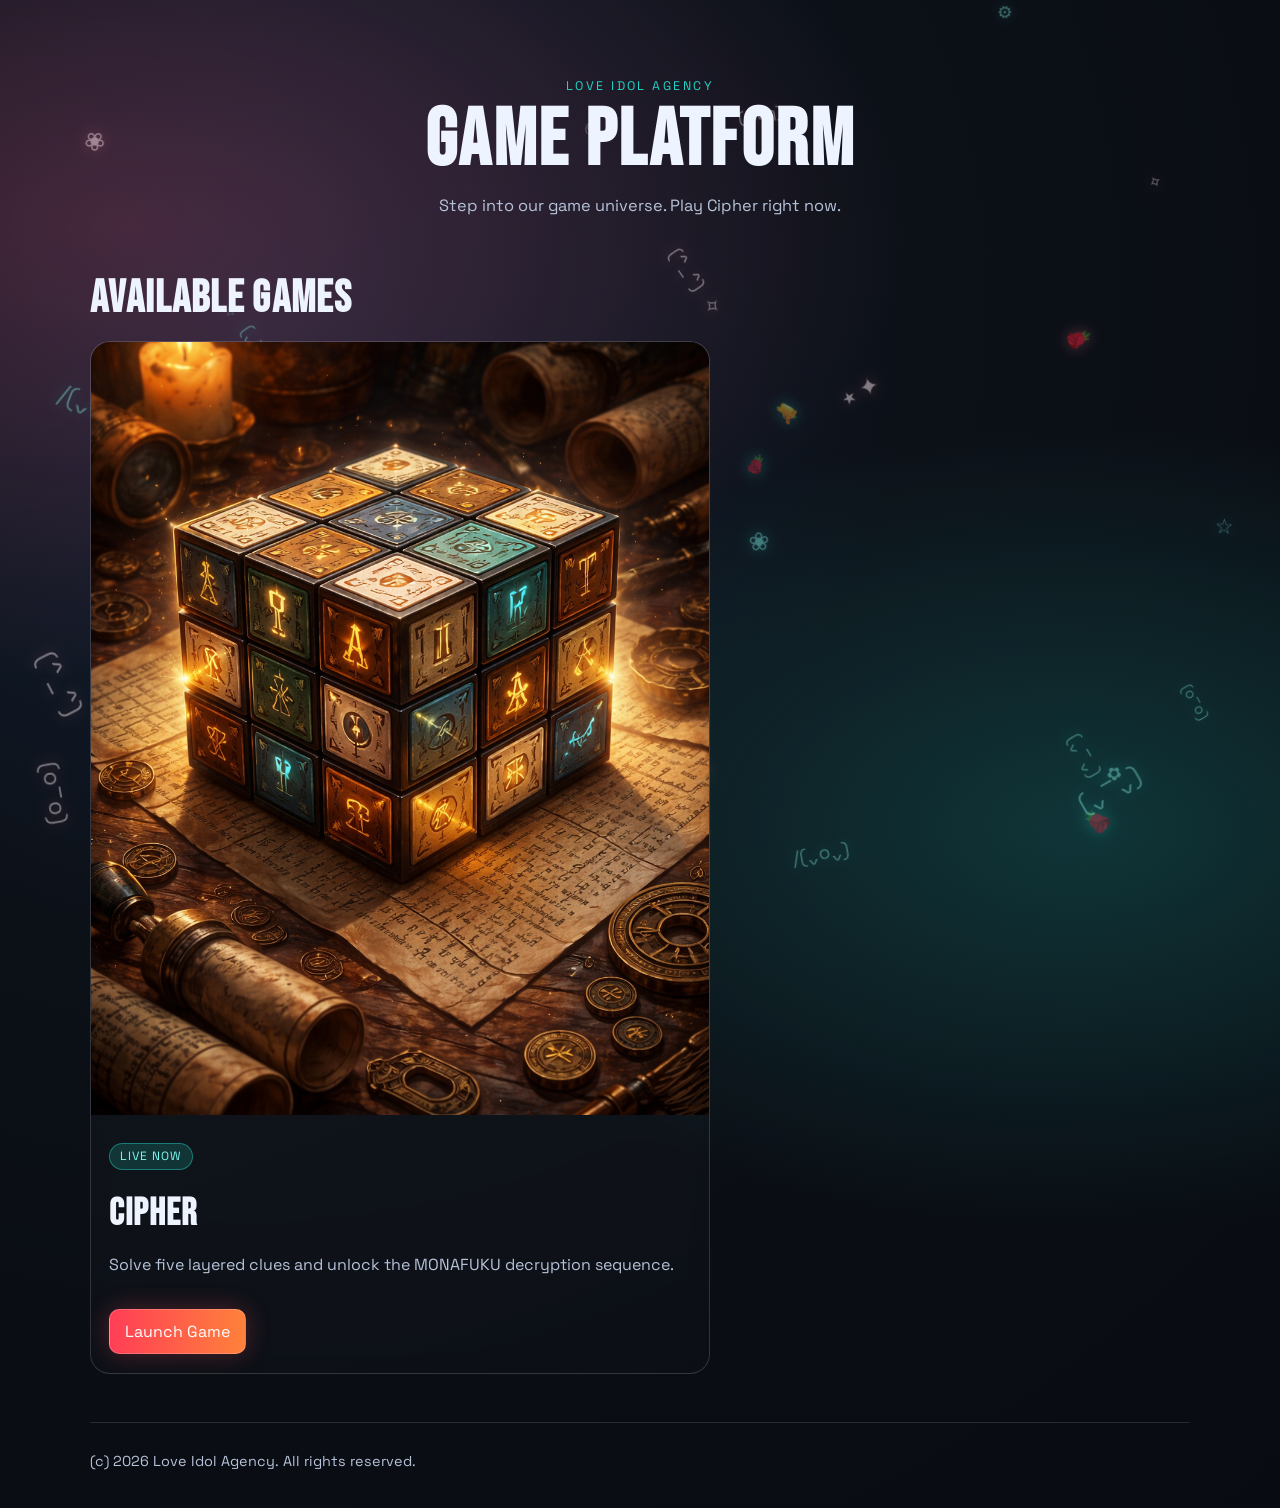
==== index.html @ 5cd50499 "Initial Love Idol Agency platform and MONAFUKU Cipher game" ====
<!DOCTYPE html>
<html lang="en">
<head>
  <meta charset="UTF-8" />
  <meta name="viewport" content="width=device-width, initial-scale=1.0" />
  <title>Love Idol Agency | Platform</title>
  <link rel="preconnect" href="https://fonts.googleapis.com" />
  <link rel="preconnect" href="https://fonts.gstatic.com" crossorigin />
  <link href="https://fonts.googleapis.com/css2?family=Space+Grotesk:wght@400;500;700&family=Bebas+Neue&display=swap" rel="stylesheet" />
  <link rel="stylesheet" href="styles.css" />
</head>
<body>
  <div class="background-glow bg-1"></div>
  <div class="background-glow bg-2"></div>
  <div class="background-grid"></div>
  <div id="floatingField" class="floating-field" aria-hidden="true"></div>

  <header class="hero container">
    <p class="brand-tag">LOVE IDOL AGENCY</p>
    <h1>Game Platform</h1>
    <p class="hero-subtitle">
      Step into our game universe. Play Cipher right now.
    </p>
  </header>

  <main class="container">
    <section class="games-section">
      <div class="section-heading">
        <h2>Available Games</h2>
      </div>

      <div class="games-grid">
        <article class="game-card">
          <div class="cover-wrap">
            <img src="assets/cipher-cover.png" alt="Cipher game cover with mystical cube and runes" />
          </div>
          <div class="card-meta">
            <p class="status live">Live Now</p>
            <h3>Cipher</h3>
            <p class="description">
              Solve five layered clues and unlock the MONAFUKU decryption sequence.
            </p>
            <a class="card-action" href="games/cipher/index.html">Launch Game</a>
          </div>
        </article>
      </div>
    </section>
  </main>

  <footer class="container footer">
    <p>(c) 2026 Love Idol Agency. All rights reserved.</p>
  </footer>
  <script src="script.js"></script>
</body>
</html>
---- styles.css ----
:root {
  --bg: #0c1017;
  --text: #edf3ff;
  --muted: #b6c2d8;
  --stroke: rgba(255, 255, 255, 0.15);
  --glow: 0 0 24px rgba(255, 74, 95, 0.28);
}

* {
  box-sizing: border-box;
}

html,
body {
  margin: 0;
  padding: 0;
  min-height: 100%;
  background: #080b11;
  overscroll-behavior: none;
}

body {
  position: relative;
  overflow-x: hidden;
  font-family: "Space Grotesk", sans-serif;
  color: var(--text);
  background:
    radial-gradient(1200px 700px at 10% 15%, rgba(255, 76, 106, 0.22), transparent 65%),
    radial-gradient(1100px 650px at 85% 55%, rgba(36, 209, 196, 0.2), transparent 62%),
    radial-gradient(circle at 20% 20%, #142338 0%, #0c1017 42%, #080b11 100%);
}

.container {
  width: min(1100px, 92vw);
  margin-inline: auto;
}

.background-grid {
  position: fixed;
  inset: 0;
  background-image:
    linear-gradient(rgba(255, 255, 255, 0.035) 1px, transparent 1px),
    linear-gradient(90deg, rgba(255, 255, 255, 0.035) 1px, transparent 1px),
    radial-gradient(circle at 50% 50%, rgba(255, 255, 255, 0.04), transparent 55%);
  background-size: 34px 34px;
  pointer-events: none;
  z-index: -3;
}

.background-glow {
  position: fixed;
  width: 40vw;
  height: 40vw;
  border-radius: 50%;
  filter: blur(55px);
  z-index: -2;
  opacity: 0.5;
}

.bg-1 {
  left: -8vw;
  top: 4vh;
  background: #ff4a5f;
}

.bg-2 {
  right: -8vw;
  bottom: 5vh;
  background: #24d1c4;
}

.floating-field {
  position: fixed;
  inset: 0;
  pointer-events: none;
  overflow: hidden;
  z-index: 0;
}

.floating-symbol {
  position: absolute;
  left: 0;
  top: 0;
  color: rgba(255, 245, 248, 0.45);
  font-size: 1rem;
  text-shadow: 0 0 14px rgba(255, 125, 150, 0.3);
  user-select: none;
  white-space: pre;
  will-change: transform;
  transform: translate3d(0, 0, 0);
}

.floating-symbol.alt {
  color: rgba(140, 242, 233, 0.4);
  text-shadow: 0 0 14px rgba(36, 209, 196, 0.3);
}

h1,
h2,
h3 {
  font-family: "Bebas Neue", sans-serif;
  margin: 0;
  letter-spacing: 0.03em;
}

.hero {
  position: relative;
  z-index: 2;
  padding: 78px 0 34px;
  text-align: center;
}

.brand-tag {
  margin: 0;
  letter-spacing: 0.2em;
  font-size: 0.78rem;
  color: #24d1c4;
}

h1 {
  font-size: clamp(3rem, 9vw, 5rem);
  line-height: 0.95;
  margin-top: 0.55rem;
}

.hero-subtitle {
  max-width: 720px;
  margin: 1rem auto 0;
  color: var(--muted);
  font-size: 1.02rem;
}

.games-section {
  position: relative;
  z-index: 2;
  margin-top: 1.4rem;
  margin-bottom: 3rem;
}

h2 {
  font-size: clamp(2rem, 4vw, 2.8rem);
}

.games-grid {
  display: grid;
  grid-template-columns: minmax(0, 1fr);
  gap: 1.1rem;
  margin-top: 1rem;
}

.game-card {
  border: 1px solid var(--stroke);
  border-radius: 20px;
  background: linear-gradient(160deg, rgba(255, 255, 255, 0.03), rgba(255, 255, 255, 0.01));
  backdrop-filter: blur(8px);
  overflow: hidden;
  max-width: 620px;
}

.cover-wrap {
  position: relative;
  aspect-ratio: 4 / 5;
  overflow: hidden;
}

.cover-wrap img {
  width: 100%;
  height: 100%;
  object-fit: cover;
  display: block;
}

.card-meta {
  padding: 1rem 1.1rem 1.2rem;
}

.status {
  display: inline-block;
  padding: 0.3rem 0.65rem;
  border-radius: 999px;
  font-size: 0.75rem;
  text-transform: uppercase;
  letter-spacing: 0.08em;
}

.live {
  background: rgba(36, 209, 196, 0.18);
  color: #7ef8ee;
  border: 1px solid rgba(36, 209, 196, 0.45);
}

h3 {
  margin-top: 0.5rem;
  font-size: clamp(1.75rem, 3.3vw, 2.4rem);
}

.description {
  color: var(--muted);
  line-height: 1.5;
}

.card-action {
  display: inline-block;
  margin-top: 1rem;
  text-decoration: none;
  color: #fff;
  border: 1px solid rgba(255, 255, 255, 0.2);
  background: linear-gradient(90deg, #ff3e56, #ff813b);
  border-radius: 10px;
  padding: 0.68rem 0.95rem;
  box-shadow: var(--glow);
}

.footer {
  position: relative;
  z-index: 2;
  border-top: 1px solid rgba(255, 255, 255, 0.12);
  padding: 0.9rem 0 1.5rem;
  color: var(--muted);
  font-size: 0.9rem;
}
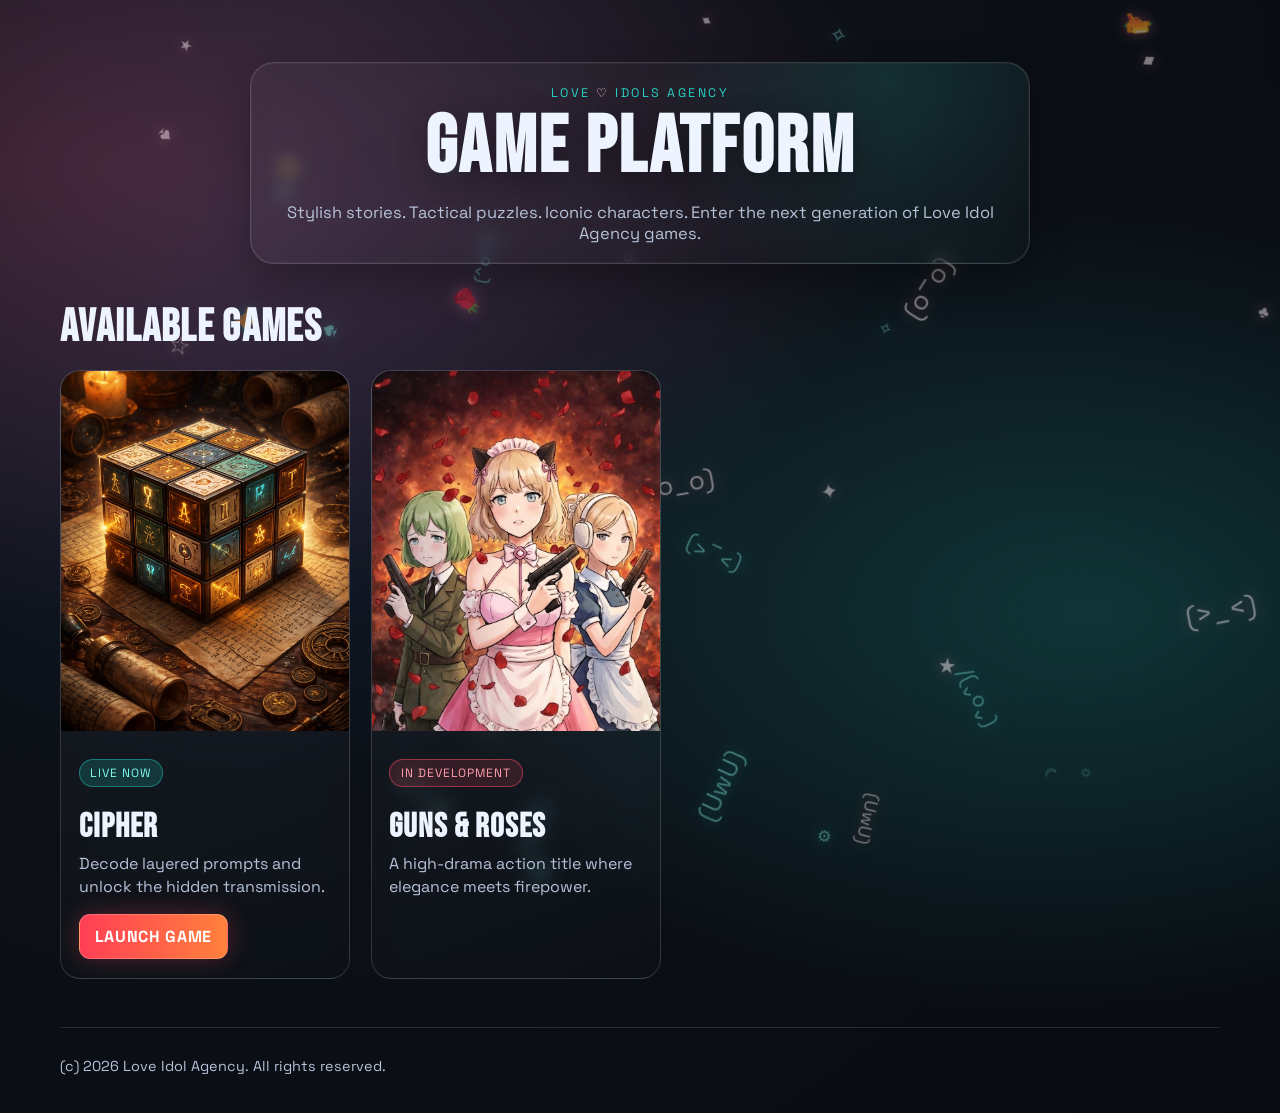
==== commit 78608e93: "update" ====
--- a/index.html
+++ b/index.html
@@ -16,11 +16,13 @@
   <div id="floatingField" class="floating-field" aria-hidden="true"></div>
 
   <header class="hero container">
-    <p class="brand-tag">LOVE IDOL AGENCY</p>
-    <h1>Game Platform</h1>
-    <p class="hero-subtitle">
-      Step into our game universe. Play Cipher right now.
-    </p>
+    <div class="hero-shell">
+      <p class="brand-tag">LOVE <span class="heart-mark">♡</span> IDOLS AGENCY</p>
+      <h1>Game Platform</h1>
+      <p class="hero-subtitle">
+        Stylish stories. Tactical puzzles. Iconic characters. Enter the next generation of Love Idol Agency games.
+      </p>
+    </div>
   </header>
 
   <main class="container">
@@ -37,10 +39,23 @@
           <div class="card-meta">
             <p class="status live">Live Now</p>
             <h3>Cipher</h3>
-            <p class="description">
-              Solve five layered clues and unlock the MONAFUKU decryption sequence.
-            </p>
-            <a class="card-action" href="games/cipher/index.html">Launch Game</a>
+            <p class="card-copy">Decode layered prompts and unlock the hidden transmission.</p>
+            <a class="card-action" href="./games/cipher/index.html">Launch Game</a>
+          </div>
+        </article>
+
+        <article class="game-card guns-card">
+          <div class="cover-wrap">
+            <img src="assets/guns-and-roses-cover.jpg" alt="Guns & Roses game cover" />
+            <div class="coming-soon-layer">
+              <p>Coming Soon</p>
+              <span>Guns &amp; Roses is in development.</span>
+            </div>
+          </div>
+          <div class="card-meta">
+            <p class="status upcoming">In Development</p>
+            <h3>Guns &amp; Roses</h3>
+            <p class="card-copy">A high-drama action title where elegance meets firepower.</p>
           </div>
         </article>
       </div>
--- a/styles.css
+++ b/styles.css
@@ -31,7 +31,7 @@
 }
 
 .container {
-  width: min(1100px, 92vw);
+  width: min(1160px, 92vw);
   margin-inline: auto;
 }
 
@@ -106,8 +106,21 @@
 .hero {
   position: relative;
   z-index: 2;
-  padding: 78px 0 34px;
+  padding: 62px 0 24px;
+}
+
+.hero-shell {
+  max-width: 780px;
+  margin: 0 auto;
   text-align: center;
+  border: 1px solid rgba(255, 255, 255, 0.14);
+  border-radius: 24px;
+  padding: 1.4rem 1.1rem 1.2rem;
+  background:
+    linear-gradient(145deg, rgba(255, 255, 255, 0.04), rgba(255, 255, 255, 0.012)),
+    radial-gradient(circle at 82% 8%, rgba(36, 209, 196, 0.14), transparent 35%);
+  backdrop-filter: blur(8px);
+  box-shadow: inset 0 0 0 1px rgba(255, 255, 255, 0.04), 0 16px 38px rgba(0, 0, 0, 0.28);
 }
 
 .brand-tag {
@@ -117,23 +130,49 @@
   color: #24d1c4;
 }
 
+.heart-mark {
+  display: inline-block;
+  color: #ffd5ea;
+  text-shadow: 0 0 10px rgba(255, 128, 182, 0.45);
+  animation: heart-twinkle 1.7s ease-in-out infinite;
+}
+
+@keyframes heart-twinkle {
+  0% {
+    opacity: 0.7;
+    transform: scale(1);
+    text-shadow: 0 0 8px rgba(255, 128, 182, 0.32);
+  }
+  50% {
+    opacity: 1;
+    transform: scale(1.14);
+    text-shadow: 0 0 18px rgba(255, 128, 182, 0.65);
+  }
+  100% {
+    opacity: 0.7;
+    transform: scale(1);
+    text-shadow: 0 0 8px rgba(255, 128, 182, 0.32);
+  }
+}
+
 h1 {
   font-size: clamp(3rem, 9vw, 5rem);
   line-height: 0.95;
   margin-top: 0.55rem;
+  text-shadow: 0 8px 28px rgba(0, 0, 0, 0.35);
 }
 
 .hero-subtitle {
   max-width: 720px;
   margin: 1rem auto 0;
   color: var(--muted);
-  font-size: 1.02rem;
+  font-size: 1.03rem;
 }
 
 .games-section {
   position: relative;
   z-index: 2;
-  margin-top: 1.4rem;
+  margin-top: 0.8rem;
   margin-bottom: 3rem;
 }
 
@@ -141,20 +180,34 @@
   font-size: clamp(2rem, 4vw, 2.8rem);
 }
 
+.section-heading p {
+  margin: 0.25rem 0 0;
+  color: var(--muted);
+}
+
 .games-grid {
   display: grid;
-  grid-template-columns: minmax(0, 1fr);
-  gap: 1.1rem;
+  grid-template-columns: repeat(2, minmax(0, 290px));
+  gap: 1.3rem;
   margin-top: 1rem;
 }
 
 .game-card {
   border: 1px solid var(--stroke);
   border-radius: 20px;
-  background: linear-gradient(160deg, rgba(255, 255, 255, 0.03), rgba(255, 255, 255, 0.01));
-  backdrop-filter: blur(8px);
+  background:
+    linear-gradient(160deg, rgba(255, 255, 255, 0.05), rgba(255, 255, 255, 0.012)),
+    radial-gradient(circle at 88% 8%, rgba(36, 209, 196, 0.11), transparent 34%);
+  backdrop-filter: blur(10px);
   overflow: hidden;
-  max-width: 620px;
+  max-width: 290px;
+  transition: transform 0.2s ease, box-shadow 0.2s ease, border-color 0.2s ease;
+}
+
+.game-card:hover {
+  transform: translateY(-4px);
+  border-color: rgba(255, 255, 255, 0.26);
+  box-shadow: 0 16px 34px rgba(0, 0, 0, 0.35);
 }
 
 .cover-wrap {
@@ -189,14 +242,21 @@
   border: 1px solid rgba(36, 209, 196, 0.45);
 }
 
+.upcoming {
+  background: rgba(255, 74, 95, 0.15);
+  color: #ff9daa;
+  border: 1px solid rgba(255, 74, 95, 0.5);
+}
+
 h3 {
   margin-top: 0.5rem;
-  font-size: clamp(1.75rem, 3.3vw, 2.4rem);
-}
-
-.description {
+  font-size: clamp(1.58rem, 3vw, 2.1rem);
+}
+
+.card-copy {
   color: var(--muted);
-  line-height: 1.5;
+  line-height: 1.45;
+  margin: 0.3rem 0 0;
 }
 
 .card-action {
@@ -206,9 +266,48 @@
   color: #fff;
   border: 1px solid rgba(255, 255, 255, 0.2);
   background: linear-gradient(90deg, #ff3e56, #ff813b);
-  border-radius: 10px;
+  border-radius: 11px;
   padding: 0.68rem 0.95rem;
   box-shadow: var(--glow);
+  font-weight: 700;
+  letter-spacing: 0.04em;
+  text-transform: uppercase;
+}
+
+.coming-soon-layer {
+  position: absolute;
+  inset: 0;
+  display: grid;
+  place-content: center;
+  text-align: center;
+  gap: 0.28rem;
+  background: linear-gradient(to top, rgba(0, 0, 0, 0.82), rgba(12, 16, 23, 0.2));
+  opacity: 0;
+  transform: translateY(8px);
+  transition: opacity 0.24s ease, transform 0.24s ease;
+}
+
+.coming-soon-layer p {
+  margin: 0;
+  font-family: "Bebas Neue", sans-serif;
+  font-size: 2rem;
+  letter-spacing: 0.05em;
+}
+
+.coming-soon-layer span {
+  color: #ffd6dc;
+}
+
+.guns-card:hover .coming-soon-layer,
+.guns-card:focus-within .coming-soon-layer {
+  opacity: 1;
+  transform: translateY(0);
+}
+
+@media (max-width: 700px) {
+  .games-grid {
+    grid-template-columns: minmax(0, 290px);
+  }
 }
 
 .footer {
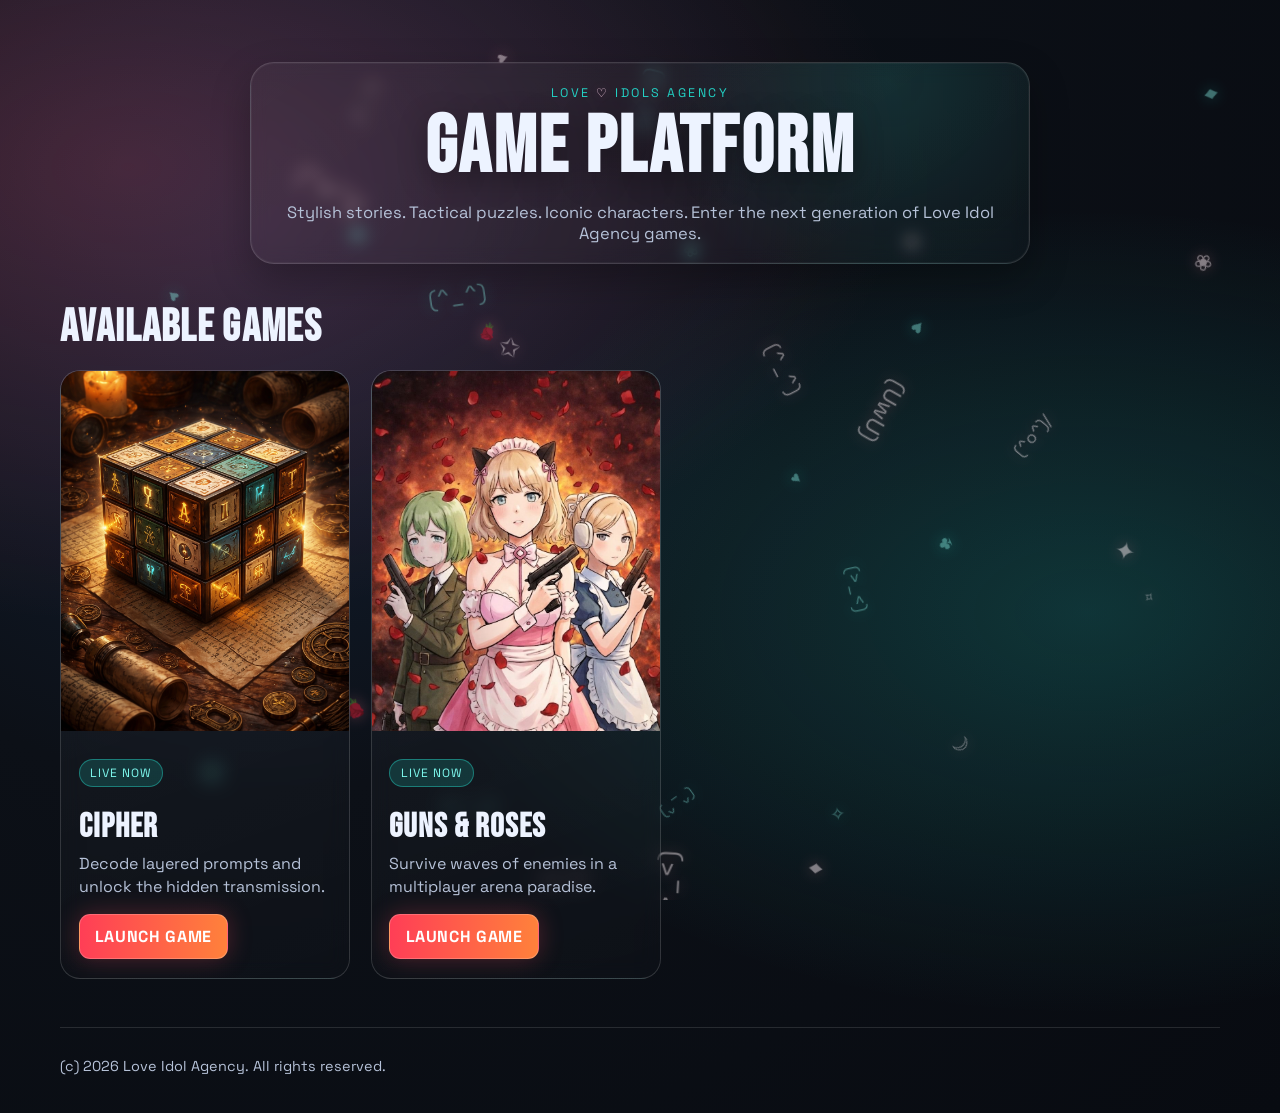
==== commit c405d79e: "Launch Guns & Roses and update home page" ====
--- a/index.html
+++ b/index.html
@@ -44,18 +44,31 @@
           </div>
         </article>
 
-        <article class="game-card guns-card">
+        <article class="game-card dungeons-card" hidden>
           <div class="cover-wrap">
-            <img src="assets/guns-and-roses-cover.jpg" alt="Guns & Roses game cover" />
+            <img src="assets/dungeons-and-dice-cover.svg" alt="Dungeons & Dice game cover with dice and dungeon iconography" />
             <div class="coming-soon-layer">
               <p>Coming Soon</p>
-              <span>Guns &amp; Roses is in development.</span>
+              <span>Dungeons & Dice is now linked from the platform.</span>
             </div>
           </div>
           <div class="card-meta">
             <p class="status upcoming">In Development</p>
+            <h3>Dungeons & Dice</h3>
+            <p class="card-copy">A tabletop-inspired dungeon crawler built around dice strategy and traps.</p>
+            <a class="card-action" href="./games/dungeons-and-dice/index.html">Launch Game</a>
+          </div>
+        </article>
+
+        <article class="game-card guns-card">
+          <div class="cover-wrap">
+            <img src="assets/guns-and-roses-cover.jpg" alt="Guns & Roses game cover" />
+          </div>
+          <div class="card-meta">
+            <p class="status live">Live Now</p>
             <h3>Guns &amp; Roses</h3>
-            <p class="card-copy">A high-drama action title where elegance meets firepower.</p>
+            <p class="card-copy">Survive waves of enemies in a multiplayer arena paradise.</p>
+            <a class="card-action" href="./games/guns-and-roses/index.html">Launch Game</a>
           </div>
         </article>
       </div>
